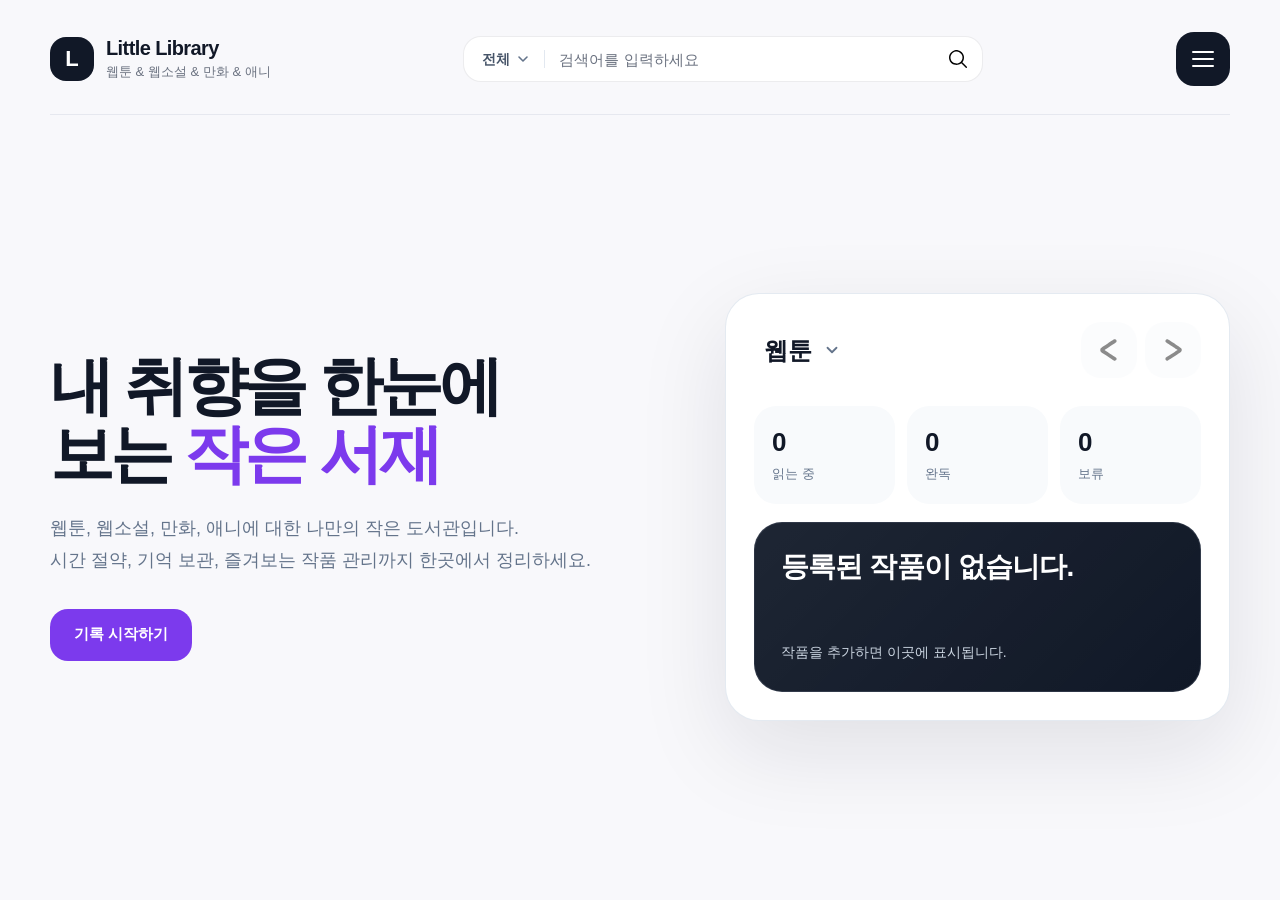
==== html/main.html @ f415d61b "Add files via upload" ====
﻿<!DOCTYPE html>
<html lang="ko">
<head>
  <meta charset="UTF-8" />
  <meta name="viewport" content="width=device-width, initial-scale=1.0" />
  <title>Little Library</title>
  <link rel="stylesheet" href="../css/style.css" />
</head>
<body data-page="main">
  <div class="page">
    <div class="container">
      <header class="header">
        <a href="main.html" class="logo">
          <div class="logo-icon">L</div>
          <div class="logo-text">
            <strong>Little Library</strong>
            <span>웹툰 & 웹소설 & 만화 & 애니</span>
          </div>
        </a>

        <form class="search-box">
          <label class="search-scope-label" aria-label="검색 범위">
            <select id="searchScopeSelect">
              <option value="all">전체</option>
              <option value="title">제목</option>
              <option value="author">작가</option>
              <option value="tags">태그</option>
              <option value="description">작품소개</option>
              <option value="memo">메모</option>
            </select>
          </label>
          <input type="text" placeholder="제목, 작가를 입력하세요" />
          <button type="submit" aria-label="검색">
            <img src="../image/search.svg" alt="검색" />
          </button>
        </form>

        <div class="menu-wrap">
          <button class="menu-button" type="button" aria-label="메뉴 열기">
            <span></span>
            <span></span>
            <span></span>
          </button>
          <div class="dropdown-menu">
            <a href="library.html?page=webtoon">웹툰</a>
            <a href="library.html?page=webnovel">웹소설</a>
            <a href="library.html?page=manga">만화</a>
            <a href="library.html?page=anime">애니</a>
            <a href="library.html?page=recent">최근기록</a>
            <a href="library.html?page=library">보관함</a>
          </div>
        </div>
      </header>

      <main class="hero">
        <section class="hero-content">
          <h1 class="hero-title">
            내 취향을 한눈에
            <br />
            보는 <span>작은 서재</span>
          </h1>
          <p class="hero-description">
            웹툰, 웹소설, 만화, 애니에 대한 나만의 작은 도서관입니다.
            <br />
            시간 절약, 기억 보관, 즐겨보는 작품 관리까지 한곳에서 정리하세요.
          </p>
          <div class="hero-actions">
            <a href="library.html?page=library" class="button-primary">기록 시작하기</a>
          </div>
        </section>

        <aside class="preview-card">
          <div class="preview-top">
            <div class="preview-title-wrap">
              <label class="preview-type-label" aria-label="미리보기 구분">
                <select id="previewTypeSelect">
                  <option value="webtoon">웹툰</option>
                  <option value="webnovel">웹소설</option>
                  <option value="manga">만화</option>
                  <option value="anime">애니</option>
                </select>
              </label>
            </div>
            <div class="preview-controls">
              <button class="move-button icon-button prev-work-button" type="button" aria-label="이전 작품">
                <img src="../image/left.svg" alt="" aria-hidden="true" />
              </button>
              <button class="move-button icon-button next-work-button" type="button" aria-label="다음 작품">
                <img src="../image/right.svg" alt="" aria-hidden="true" />
              </button>
            </div>
          </div>

          <div class="stats">
            <button class="stat-item" type="button">
              <strong id="readingCount"></strong>
              <span>읽는 중</span>
            </button>
            <button class="stat-item" type="button">
              <strong id="completedCount"></strong>
              <span>완독</span>
            </button>
            <button class="stat-item" type="button">
              <strong id="pausedCount"></strong>
              <span>보류</span>
            </button>
          </div>

          <div class="novel-card">
            <div class="novel-card-top">
              <span class="tag" id="contentTag"></span>
              <span class="rating" id="contentRating"></span>
            </div>
            <div class="novel-card-title-row">
              <h3 id="contentTitle"></h3>
              <span class="novel-card-author" id="contentAuthor"></span>
            </div>
            <p id="contentDescription"></p>
          </div>
        </aside>
      </main>
    </div>
  </div>

  <script src="../js/config.js"></script>
  <script src="../js/utils.js"></script>
  <script src="../js/state.js"></script>
  <script src="../js/navigation.js"></script>
  <script src="../js/search.js"></script>
  <script src="../js/main-preview.js"></script>
  <script src="../js/app.js"></script>
</body>
</html>
---- css/style.css ----
﻿@import "./base.css";
@import "./header.css";
@import "./search.css";
@import "./main-preview.css";
@import "./library.css";
@import "./modal.css";
@import "./responsive.css";
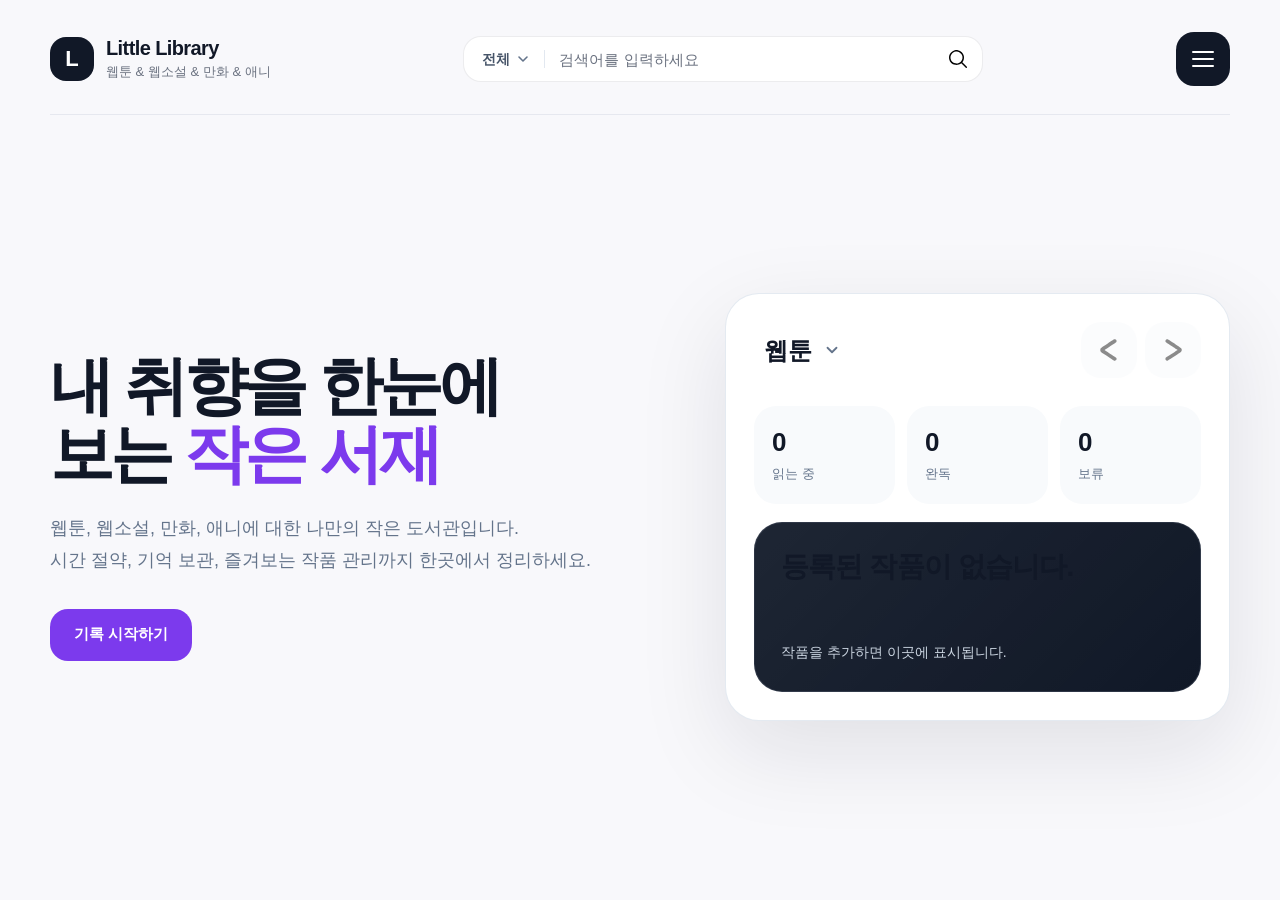
==== commit 63dc6ea6: "Add files via upload" ====
--- a/html/main.html
+++ b/html/main.html
@@ -4,7 +4,7 @@
   <meta charset="UTF-8" />
   <meta name="viewport" content="width=device-width, initial-scale=1.0" />
   <title>Little Library</title>
-  <link rel="stylesheet" href="../css/style.css" />
+  <link rel="stylesheet" href="../css/style.css?v=11" />
 </head>
 <body data-page="main">
   <div class="page">
--- a/css/style.css
+++ b/css/style.css
@@ -1,7 +1,7 @@
-﻿@import "./base.css";
-@import "./header.css";
-@import "./search.css";
-@import "./main-preview.css";
-@import "./library.css";
-@import "./modal.css";
-@import "./responsive.css";
+@import "./base.css?v=11";
+@import "./header.css?v=11";
+@import "./search.css?v=11";
+@import "./main-preview.css?v=11";
+@import "./library.css?v=11";
+@import "./modal.css?v=11";
+@import "./responsive.css?v=11";
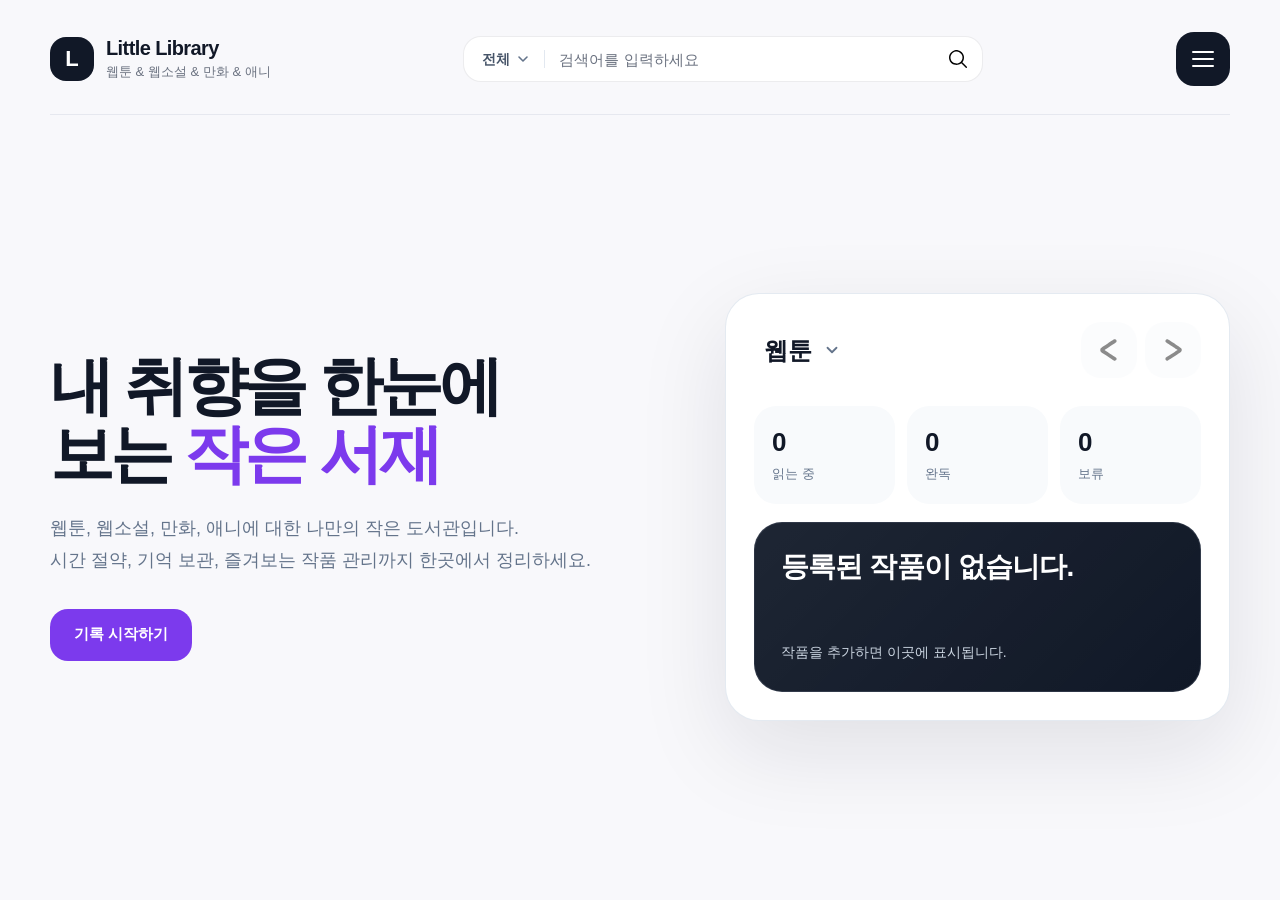
==== commit a9a5cc07: "Add files via upload" ====
--- a/html/main.html
+++ b/html/main.html
@@ -4,7 +4,7 @@
   <meta charset="UTF-8" />
   <meta name="viewport" content="width=device-width, initial-scale=1.0" />
   <title>Little Library</title>
-  <link rel="stylesheet" href="../css/style.css?v=11" />
+  <link rel="stylesheet" href="../css/style.css?v=12" />
 </head>
 <body data-page="main">
   <div class="page">
--- a/css/style.css
+++ b/css/style.css
@@ -1,7 +1,7 @@
-@import "./base.css?v=11";
-@import "./header.css?v=11";
-@import "./search.css?v=11";
-@import "./main-preview.css?v=11";
-@import "./library.css?v=11";
-@import "./modal.css?v=11";
-@import "./responsive.css?v=11";
+@import "./base.css?v=12";
+@import "./header.css?v=12";
+@import "./search.css?v=12";
+@import "./main-preview.css?v=12";
+@import "./library.css?v=12";
+@import "./modal.css?v=12";
+@import "./responsive.css?v=12";
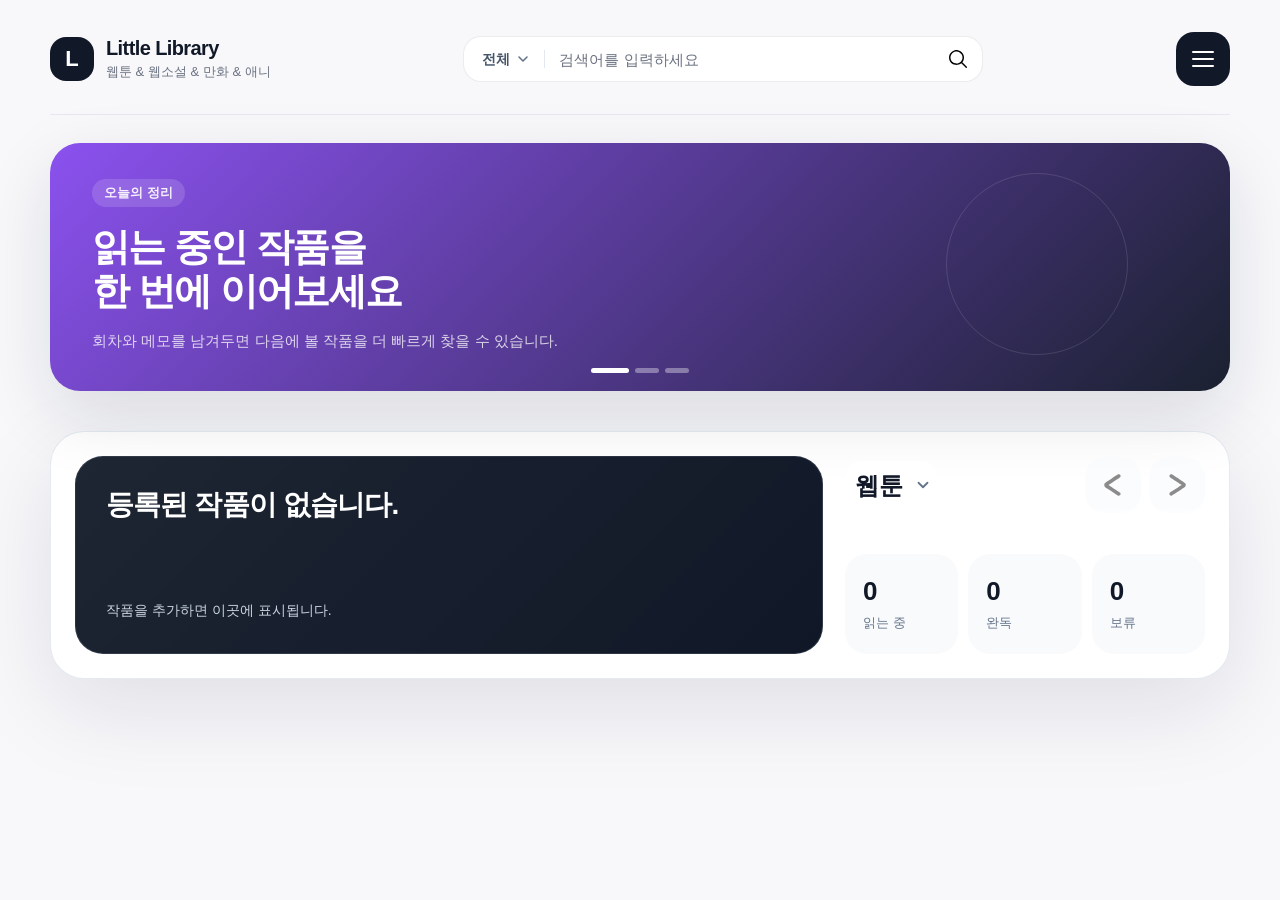
==== commit acc9584a: "Add files via upload" ====
--- a/html/main.html
+++ b/html/main.html
@@ -4,7 +4,7 @@
   <meta charset="UTF-8" />
   <meta name="viewport" content="width=device-width, initial-scale=1.0" />
   <title>Little Library</title>
-  <link rel="stylesheet" href="../css/style.css?v=12" />
+  <link rel="stylesheet" href="../css/style.css?v=15" />
 </head>
 <body data-page="main">
   <div class="page">
@@ -53,6 +53,38 @@
       </header>
 
       <main class="hero">
+        <section class="main-banner" aria-label="추천 배너">
+          <div class="main-banner-track">
+            <article class="main-banner-slide active" data-banner-index="0">
+              <div>
+                <span class="main-banner-kicker">오늘의 정리</span>
+                <h2>읽는 중인 작품을<br />한 번에 이어보세요</h2>
+                <p>회차와 메모를 남겨두면 다음에 볼 작품을 더 빠르게 찾을 수 있습니다.</p>
+              </div>
+            </article>
+
+            <article class="main-banner-slide" data-banner-index="1">
+              <div>
+                <span class="main-banner-kicker">나만의 기록</span>
+                <h2>취향별 작품을<br />태그로 묶어보세요</h2>
+                <p>장르, 평점, 개인 메모까지 함께 정리해서 다시 찾기 쉽게 보관하세요.</p>
+              </div>
+            </article>
+
+            <article class="main-banner-slide" data-banner-index="2">
+              <div>
+                <span class="main-banner-kicker">최근기록</span>
+                <h2>방금 수정한 작품을<br />놓치지 마세요</h2>
+                <p>최근에 기록한 작품부터 확인하고, 이어서 볼 작품을 바로 골라보세요.</p>
+              </div>
+            </article>
+          </div>
+
+          <div class="main-banner-controls" aria-label="배너 이동">
+            <div class="main-banner-dots" aria-label="배너 선택"></div>
+          </div>
+        </section>
+
         <section class="hero-content">
           <h1 class="hero-title">
             내 취향을 한눈에
--- a/css/style.css
+++ b/css/style.css
@@ -1,7 +1,7 @@
-@import "./base.css?v=12";
-@import "./header.css?v=12";
-@import "./search.css?v=12";
-@import "./main-preview.css?v=12";
-@import "./library.css?v=12";
-@import "./modal.css?v=12";
-@import "./responsive.css?v=12";
+@import "./base.css?v=15";
+@import "./header.css?v=15";
+@import "./search.css?v=15";
+@import "./main-preview.css?v=15";
+@import "./library.css?v=15";
+@import "./modal.css?v=15";
+@import "./responsive.css?v=15";
